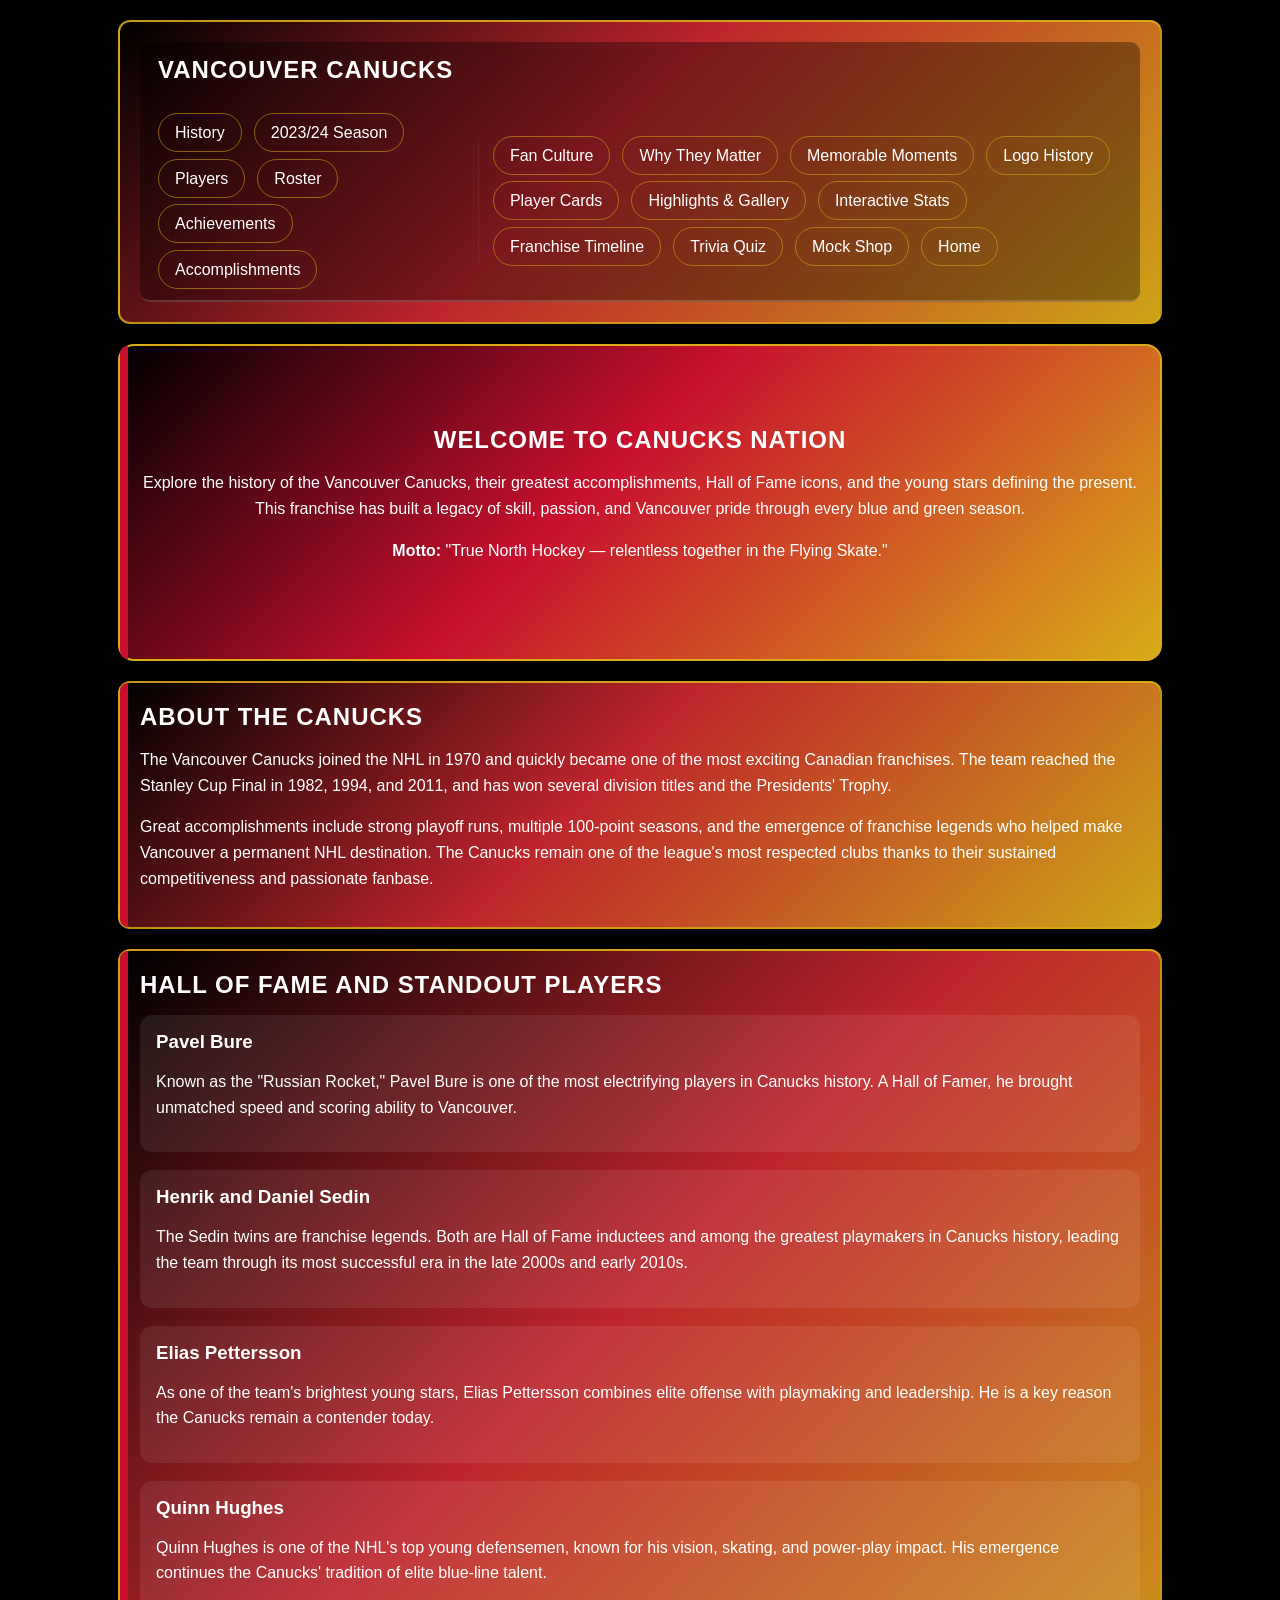
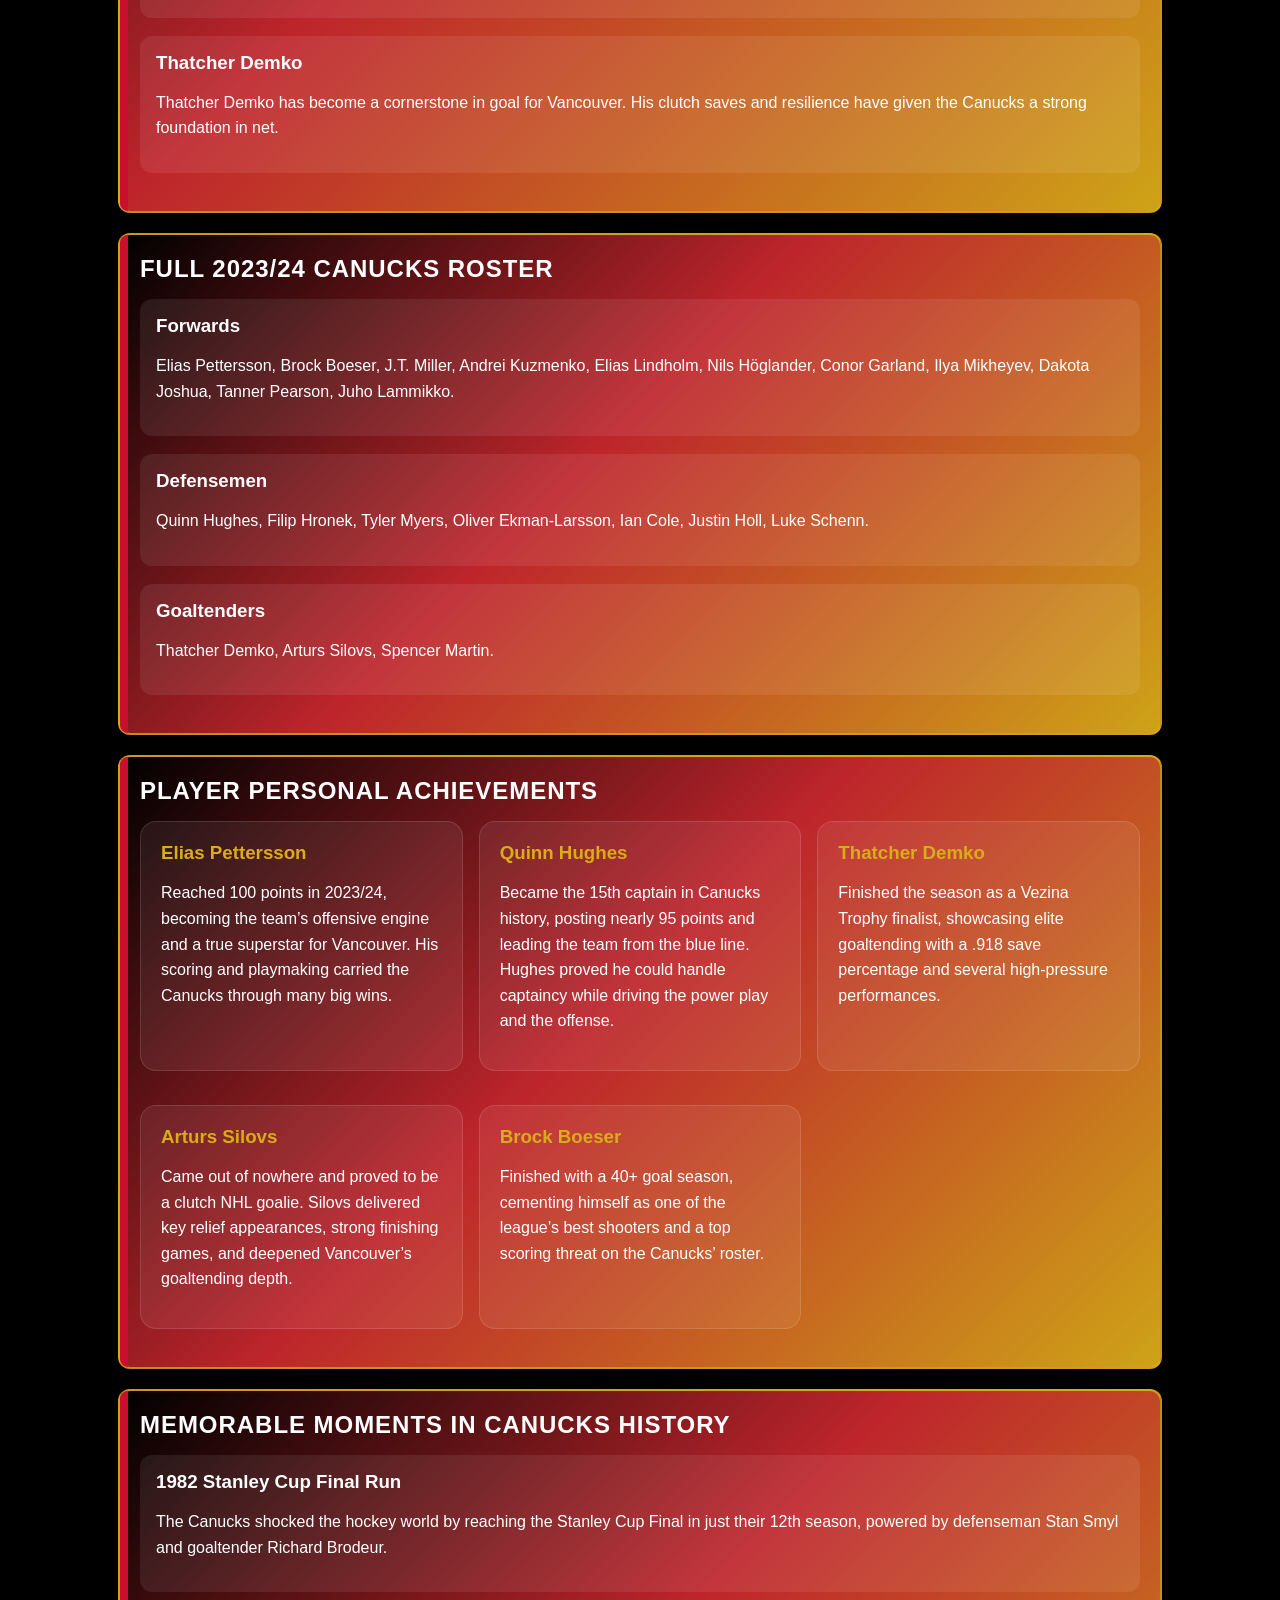
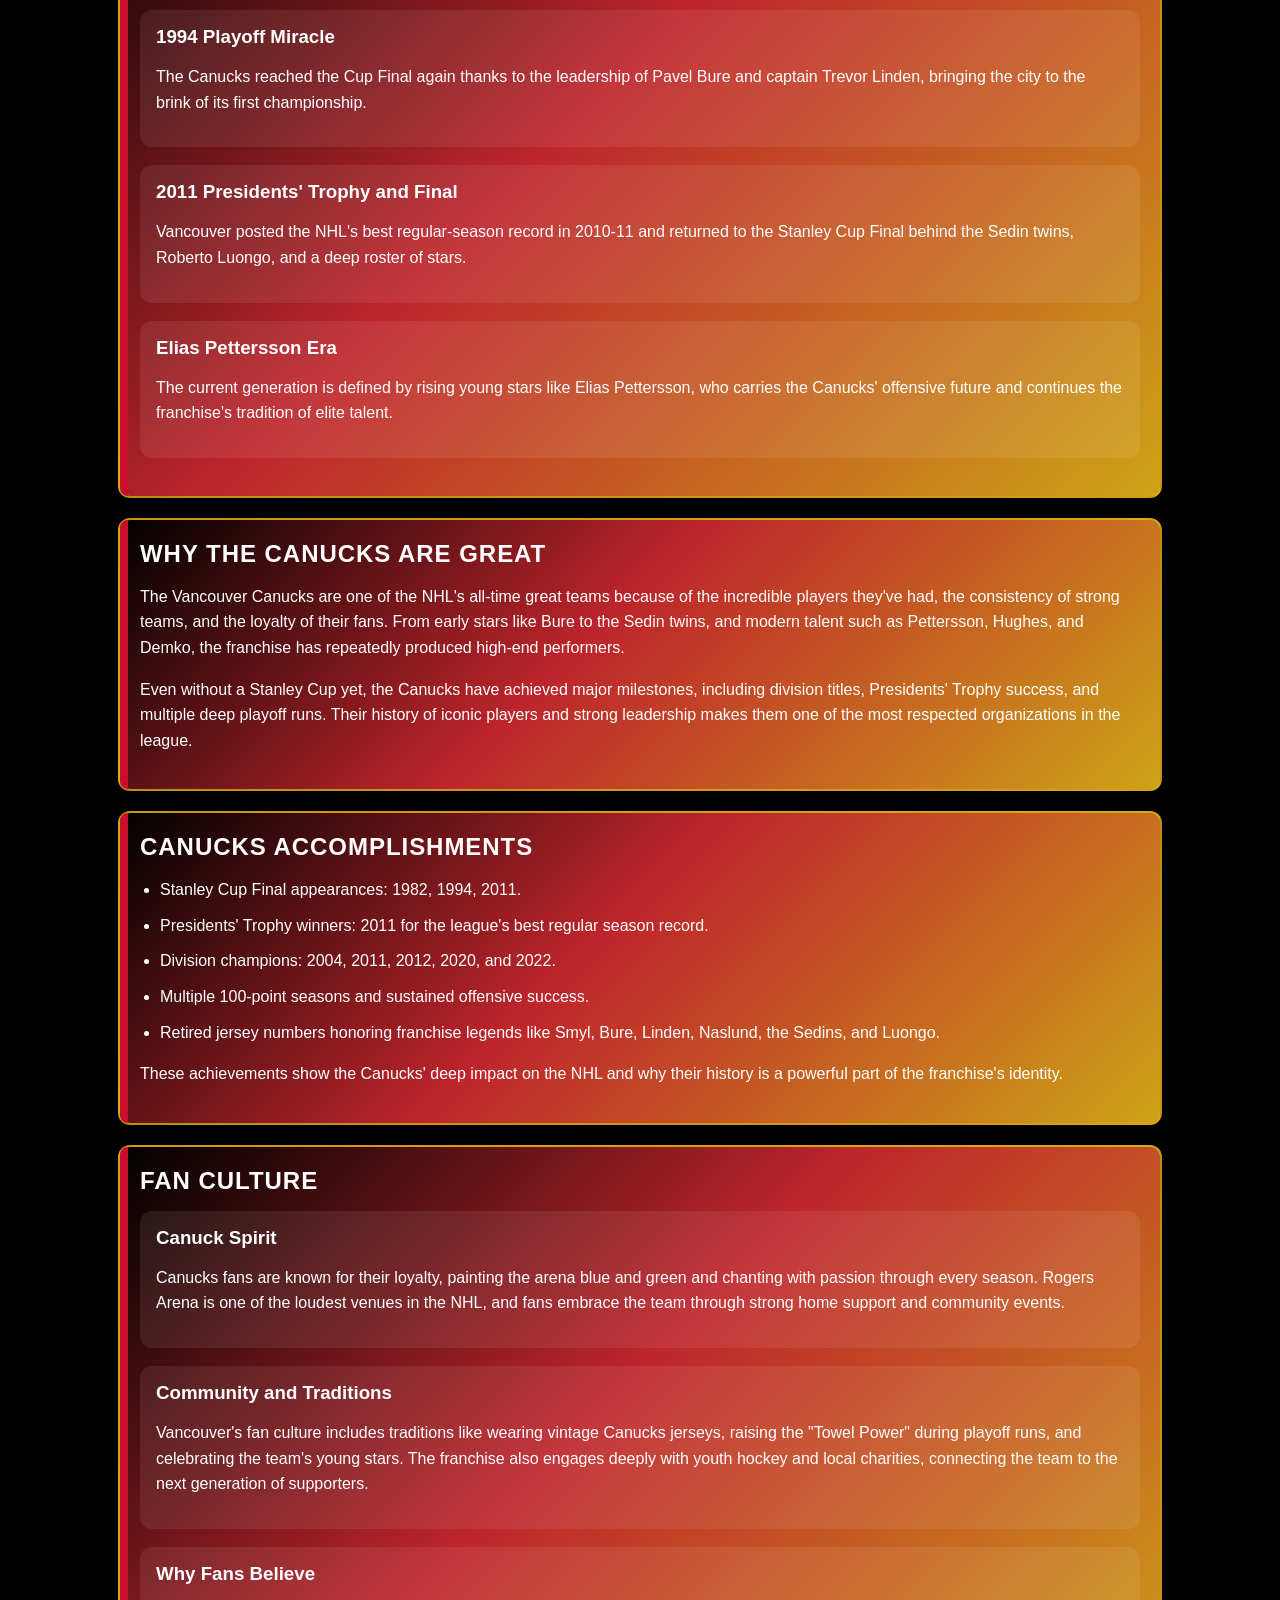
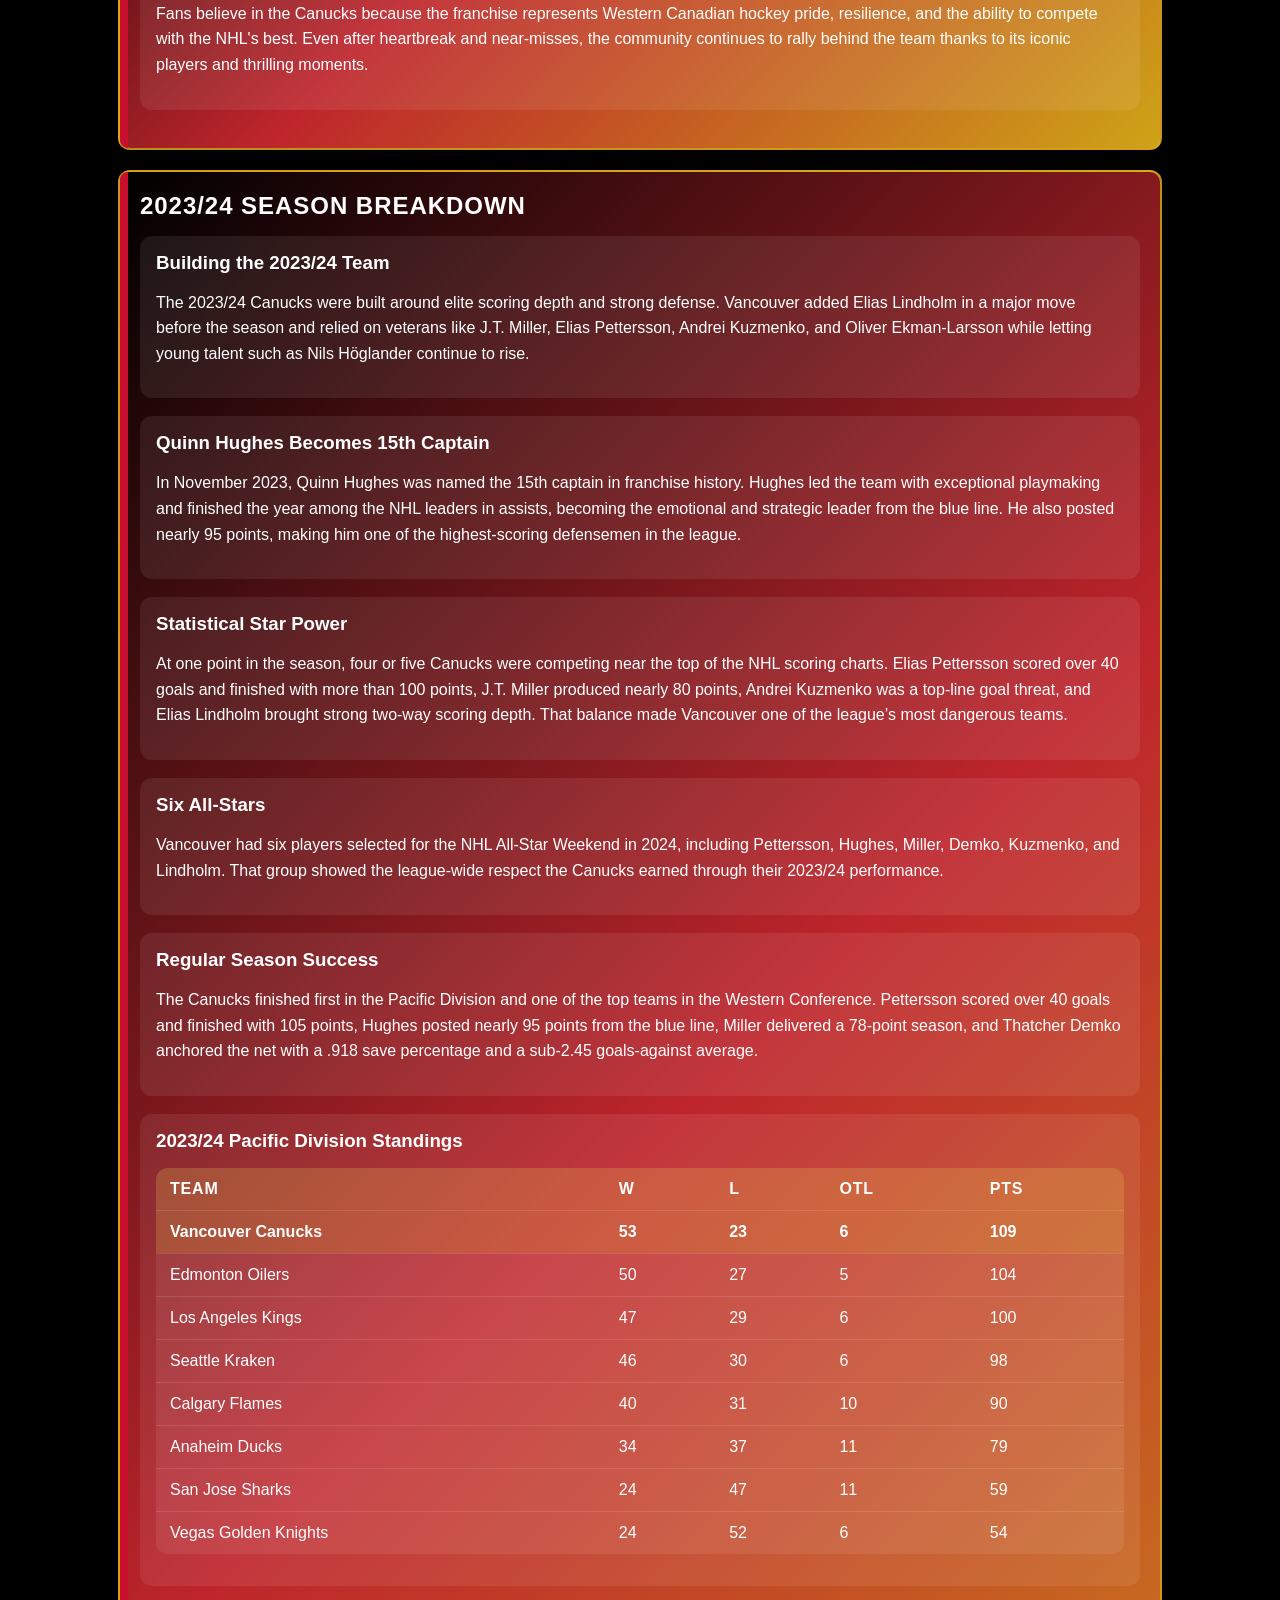
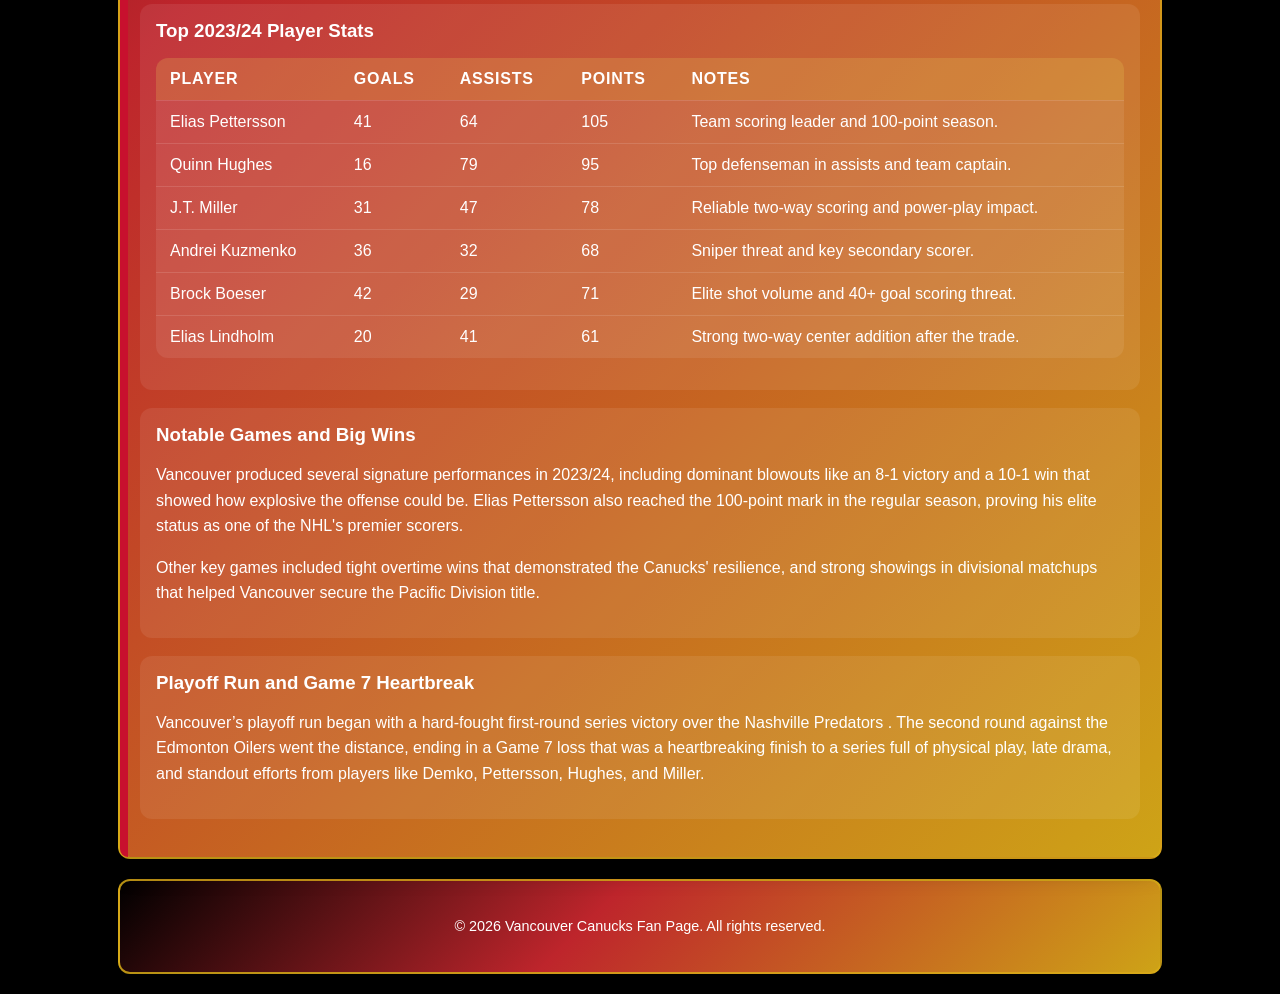
==== option2/index.html @ f1221d08 "first" ====
<!DOCTYPE html>
<html lang="en">
<head>
    <meta charset="UTF-8">
    <meta name="viewport" content="width=device-width, initial-scale=1.0">
    <title>Vancouver Canucks 2024 Review</title>
    <link rel="stylesheet" href="style.css">
</head>
<body>
    <header>
        <nav>
            <h1>Vancouver Canucks</h1>
            <button class="nav-toggle" aria-label="Toggle navigation" aria-expanded="false">
                <span></span>
                <span></span>
                <span></span>
            </button>
            <div class="nav-links">
                <ul class="primary">
                    <li><a href="#about">History</a></li>
                    <li><a href="#season">2023/24 Season</a></li>
                    <li><a href="#players">Players</a></li>
                    <li><a href="#roster">Roster</a></li>
                    <li><a href="#player-achievements">Achievements</a></li>
                    <li><a href="#accomplishments">Accomplishments</a></li>
                </ul>
                <ul class="secondary">
                    <li><a href="#culture">Fan Culture</a></li>
                    <li><a href="#why">Why They Matter</a></li>
                    <li><a href="#moments">Memorable Moments</a></li>
                    <li><a href="logo-history.html">Logo History</a></li>
                    <li><a href="players.html">Player Cards</a></li>
                    <li><a href="gallery.html">Highlights & Gallery</a></li>
                    <li><a href="stats.html">Interactive Stats</a></li>
                    <li><a href="timeline.html">Franchise Timeline</a></li>
                    <li><a href="quiz.html">Trivia Quiz</a></li>
                    <li><a href="shop.html">Mock Shop</a></li>
                    <li><a href="../index.html">Home</a></li>
                </ul>
            </div>
        </nav>
    </header>

    <section id="hero">
        <h2>Welcome to Canucks Nation</h2>
        <p>Explore the history of the Vancouver Canucks, their greatest accomplishments, Hall of Fame icons, and the young stars defining the present. This franchise has built a legacy of skill, passion, and Vancouver pride through every blue and green season.</p>
        <p><strong>Motto:</strong> "True North Hockey — relentless together in the Flying Skate."</p>

    </section>

    <section id="about">
        <h2>About the Canucks</h2>
        <p>The Vancouver Canucks joined the NHL in 1970 and quickly became one of the most exciting Canadian franchises. The team reached the Stanley Cup Final in 1982, 1994, and 2011, and has won several division titles and the Presidents' Trophy.</p>
        <p>Great accomplishments include strong playoff runs, multiple 100-point seasons, and the emergence of franchise legends who helped make Vancouver a permanent NHL destination. The Canucks remain one of the league's most respected clubs thanks to their sustained competitiveness and passionate fanbase.</p>
    </section>

    <section id="players">
        <h2>Hall of Fame and Standout Players</h2>
        <article>
            <h3>Pavel Bure</h3>
            <p>Known as the "Russian Rocket," Pavel Bure is one of the most electrifying players in Canucks history. A Hall of Famer, he brought unmatched speed and scoring ability to Vancouver.</p>
        </article>
        <article>
            <h3>Henrik and Daniel Sedin</h3>
            <p>The Sedin twins are franchise legends. Both are Hall of Fame inductees and among the greatest playmakers in Canucks history, leading the team through its most successful era in the late 2000s and early 2010s.</p>
        </article>
        <article>
            <h3>Elias Pettersson</h3>
            <p>As one of the team's brightest young stars, Elias Pettersson combines elite offense with playmaking and leadership. He is a key reason the Canucks remain a contender today.</p>
        </article>
        <article>
            <h3>Quinn Hughes</h3>
            <p>Quinn Hughes is one of the NHL's top young defensemen, known for his vision, skating, and power-play impact. His emergence continues the Canucks' tradition of elite blue-line talent.</p>
        </article>
        <article>
            <h3>Thatcher Demko</h3>
            <p>Thatcher Demko has become a cornerstone in goal for Vancouver. His clutch saves and resilience have given the Canucks a strong foundation in net.</p>
        </article>
    </section>

    <section id="roster">
        <h2>Full 2023/24 Canucks Roster</h2>
        <article>
            <h3>Forwards</h3>
            <p>Elias Pettersson, Brock Boeser, J.T. Miller, Andrei Kuzmenko, Elias Lindholm, Nils Höglander, Conor Garland, Ilya Mikheyev, Dakota Joshua, Tanner Pearson, Juho Lammikko.</p>
        </article>
        <article>
            <h3>Defensemen</h3>
            <p>Quinn Hughes, Filip Hronek, Tyler Myers, Oliver Ekman-Larsson, Ian Cole, Justin Holl, Luke Schenn.</p>
        </article>
        <article>
            <h3>Goaltenders</h3>
            <p>Thatcher Demko, Arturs Silovs, Spencer Martin.</p>
        </article>
    </section>

    <section id="player-achievements">
        <h2>Player Personal Achievements</h2>
        <div class="achievement-slider">
            <article class="achievement-card">
                <h3>Elias Pettersson</h3>
                <p>Reached 100 points in 2023/24, becoming the team’s offensive engine and a true superstar for Vancouver. His scoring and playmaking carried the Canucks through many big wins.</p>
            </article>
            <article class="achievement-card">
                <h3>Quinn Hughes</h3>
                <p>Became the 15th captain in Canucks history, posting nearly 95 points and leading the team from the blue line. Hughes proved he could handle captaincy while driving the power play and the offense.</p>
            </article>
            <article class="achievement-card">
                <h3>Thatcher Demko</h3>
                <p>Finished the season as a Vezina Trophy finalist, showcasing elite goaltending with a .918 save percentage and several high-pressure performances.</p>
            </article>
            <article class="achievement-card">
                <h3>Arturs Silovs</h3>
                <p>Came out of nowhere and proved to be a clutch NHL goalie. Silovs delivered key relief appearances, strong finishing games, and deepened Vancouver’s goaltending depth.</p>
            </article>
            <article class="achievement-card">
                <h3>Brock Boeser</h3>
                <p>Finished with a 40+ goal season, cementing himself as one of the league’s best shooters and a top scoring threat on the Canucks’ roster.</p>
            </article>
        </div>
    </section>

    <section id="moments">
        <h2>Memorable Moments in Canucks History</h2>
        <article>
            <h3>1982 Stanley Cup Final Run</h3>
            <p>The Canucks shocked the hockey world by reaching the Stanley Cup Final in just their 12th season, powered by defenseman Stan Smyl and goaltender Richard Brodeur.</p>
        </article>
        <article>
            <h3>1994 Playoff Miracle</h3>
            <p>The Canucks reached the Cup Final again thanks to the leadership of Pavel Bure and captain Trevor Linden, bringing the city to the brink of its first championship.</p>
        </article>
        <article>
            <h3>2011 Presidents' Trophy and Final</h3>
            <p>Vancouver posted the NHL's best regular-season record in 2010-11 and returned to the Stanley Cup Final behind the Sedin twins, Roberto Luongo, and a deep roster of stars.</p>
        </article>
        <article>
            <h3>Elias Pettersson Era</h3>
            <p>The current generation is defined by rising young stars like Elias Pettersson, who carries the Canucks' offensive future and continues the franchise's tradition of elite talent.</p>
        </article>
    </section>

    <section id="why">
        <h2>Why the Canucks Are Great</h2>
        <p>The Vancouver Canucks are one of the NHL's all-time great teams because of the incredible players they've had, the consistency of strong teams, and the loyalty of their fans. From early stars like Bure to the Sedin twins, and modern talent such as Pettersson, Hughes, and Demko, the franchise has repeatedly produced high-end performers.</p>
        <p>Even without a Stanley Cup yet, the Canucks have achieved major milestones, including division titles, Presidents' Trophy success, and multiple deep playoff runs. Their history of iconic players and strong leadership makes them one of the most respected organizations in the league.</p>
    </section>

    <section id="accomplishments">
        <h2>Canucks Accomplishments</h2>
        <ul>
            <li>Stanley Cup Final appearances: 1982, 1994, 2011.</li>
            <li>Presidents' Trophy winners: 2011 for the league's best regular season record.</li>
            <li>Division champions: 2004, 2011, 2012, 2020, and 2022.</li>
            <li>Multiple 100-point seasons and sustained offensive success.</li>
            <li>Retired jersey numbers honoring franchise legends like Smyl, Bure, Linden, Naslund, the Sedins, and Luongo.</li>
        </ul>
        <p>These achievements show the Canucks' deep impact on the NHL and why their history is a powerful part of the franchise's identity.</p>
    </section>

    <section id="culture">
        <h2>Fan Culture</h2>
        <article>
            <h3>Canuck Spirit</h3>
            <p>Canucks fans are known for their loyalty, painting the arena blue and green and chanting with passion through every season. Rogers Arena is one of the loudest venues in the NHL, and fans embrace the team through strong home support and community events.</p>
        </article>
        <article>
            <h3>Community and Traditions</h3>
            <p>Vancouver's fan culture includes traditions like wearing vintage Canucks jerseys, raising the "Towel Power" during playoff runs, and celebrating the team's young stars. The franchise also engages deeply with youth hockey and local charities, connecting the team to the next generation of supporters.</p>
        </article>
        <article>
            <h3>Why Fans Believe</h3>
            <p>Fans believe in the Canucks because the franchise represents Western Canadian hockey pride, resilience, and the ability to compete with the NHL's best. Even after heartbreak and near-misses, the community continues to rally behind the team thanks to its iconic players and thrilling moments.</p>
        </article>
    </section>

    <section id="season">
        <h2>2023/24 Season Breakdown</h2>
        <article>
            <h3>Building the 2023/24 Team</h3>
            <p>The 2023/24 Canucks were built around elite scoring depth and strong defense. Vancouver added Elias Lindholm in a major move before the season and relied on veterans like J.T. Miller, Elias Pettersson, Andrei Kuzmenko, and Oliver Ekman-Larsson while letting young talent such as Nils Höglander continue to rise.</p>
        </article>
        <article>
            <h3>Quinn Hughes Becomes 15th Captain</h3>
            <p>In November 2023, Quinn Hughes was named the 15th captain in franchise history. Hughes led the team with exceptional playmaking and finished the year among the NHL leaders in assists, becoming the emotional and strategic leader from the blue line. He also posted nearly 95 points, making him one of the highest-scoring defensemen in the league.</p>
        </article>
        <article>
            <h3>Statistical Star Power</h3>
            <p>At one point in the season, four or five Canucks were competing near the top of the NHL scoring charts. Elias Pettersson scored over 40 goals and finished with more than 100 points, J.T. Miller produced nearly 80 points, Andrei Kuzmenko was a top-line goal threat, and Elias Lindholm brought strong two-way scoring depth. That balance made Vancouver one of the league’s most dangerous teams.</p>
        </article>
        <article>
            <h3>Six All-Stars</h3>
            <p>Vancouver had six players selected for the NHL All-Star Weekend in 2024, including Pettersson, Hughes, Miller, Demko, Kuzmenko, and Lindholm. That group showed the league-wide respect the Canucks earned through their 2023/24 performance.</p>
        </article>
        <article>
            <h3>Regular Season Success</h3>
            <p>The Canucks finished first in the Pacific Division and one of the top teams in the Western Conference. Pettersson scored over 40 goals and finished with 105 points, Hughes posted nearly 95 points from the blue line, Miller delivered a 78-point season, and Thatcher Demko anchored the net with a .918 save percentage and a sub-2.45 goals-against average.</p>
        </article>
        <article>
            <h3>2023/24 Pacific Division Standings</h3>
            <table>
                <thead>
                    <tr>
                        <th>Team</th>
                        <th>W</th>
                        <th>L</th>
                        <th>OTL</th>
                        <th>PTS</th>
                    </tr>
                </thead>
                <tbody>
                    <tr class="highlight-row">
                        <td>Vancouver Canucks</td>
                        <td>53</td>
                        <td>23</td>
                        <td>6</td>
                        <td>109</td>
                    </tr>
                    <tr>
                        <td>Edmonton Oilers</td>
                        <td>50</td>
                        <td>27</td>
                        <td>5</td>
                        <td>104</td>
                    </tr>
                    <tr>
                        <td>Los Angeles Kings</td>
                        <td>47</td>
                        <td>29</td>
                        <td>6</td>
                        <td>100</td>
                    </tr>
                    <tr>
                        <td>Seattle Kraken</td>
                        <td>46</td>
                        <td>30</td>
                        <td>6</td>
                        <td>98</td>
                    </tr>
                    <tr>
                        <td>Calgary Flames</td>
                        <td>40</td>
                        <td>31</td>
                        <td>10</td>
                        <td>90</td>
                    </tr>
                    <tr>
                        <td>Anaheim Ducks</td>
                        <td>34</td>
                        <td>37</td>
                        <td>11</td>
                        <td>79</td>
                    </tr>
                    <tr>
                        <td>San Jose Sharks</td>
                        <td>24</td>
                        <td>47</td>
                        <td>11</td>
                        <td>59</td>
                    </tr>
                    <tr>
                        <td>Vegas Golden Knights</td>
                        <td>24</td>
                        <td>52</td>
                        <td>6</td>
                        <td>54</td>
                    </tr>
                </tbody>
            </table>
        </article>
        <article>
            <h3>Top 2023/24 Player Stats</h3>
            <table>
                <thead>
                    <tr>
                        <th>Player</th>
                        <th>Goals</th>
                        <th>Assists</th>
                        <th>Points</th>
                        <th>Notes</th>
                    </tr>
                </thead>
                <tbody>
                    <tr>
                        <td>Elias Pettersson</td>
                        <td>41</td>
                        <td>64</td>
                        <td>105</td>
                        <td>Team scoring leader and 100-point season.</td>
                    </tr>
                    <tr>
                        <td>Quinn Hughes</td>
                        <td>16</td>
                        <td>79</td>
                        <td>95</td>
                        <td>Top defenseman in assists and team captain.</td>
                    </tr>
                    <tr>
                        <td>J.T. Miller</td>
                        <td>31</td>
                        <td>47</td>
                        <td>78</td>
                        <td>Reliable two-way scoring and power-play impact.</td>
                    </tr>
                    <tr>
                        <td>Andrei Kuzmenko</td>
                        <td>36</td>
                        <td>32</td>
                        <td>68</td>
                        <td>Sniper threat and key secondary scorer.</td>
                    </tr>
                    <tr>
                        <td>Brock Boeser</td>
                        <td>42</td>
                        <td>29</td>
                        <td>71</td>
                        <td>Elite shot volume and 40+ goal scoring threat.</td>
                    </tr>
                    <tr>
                        <td>Elias Lindholm</td>
                        <td>20</td>
                        <td>41</td>
                        <td>61</td>
                        <td>Strong two-way center addition after the trade.</td>
                    </tr>
                </tbody>
            </table>
        </article>
        <article>
            <h3>Notable Games and Big Wins</h3>
            <p>Vancouver produced several signature performances in 2023/24, including dominant blowouts like an 8-1 victory and a 10-1 win that showed how explosive the offense could be. Elias Pettersson also reached the 100-point mark in the regular season, proving his elite status as one of the NHL's premier scorers.</p>
            <p>Other key games included tight overtime wins that demonstrated the Canucks' resilience, and strong showings in divisional matchups that helped Vancouver secure the Pacific Division title.</p>
        </article>
        <article>
            <h3>Playoff Run and Game 7 Heartbreak</h3>
            <p>Vancouver’s playoff run began with a hard-fought first-round series victory over the Nashville Predators
    . The second round against the Edmonton Oilers went the distance, ending in a Game 7 loss that was a heartbreaking finish to a series full of physical play, late drama, and standout efforts from players like Demko, Pettersson, Hughes, and Miller.</p>
        </article>
    </section>

    <footer>
        <p>&copy; 2026 Vancouver Canucks Fan Page. All rights reserved.</p>
    </footer>
</body>
</html>
---- option2/style.css ----
/* Personal Portfolio Styles */

body {
    margin: 0;
    font-family: Arial, sans-serif;
    color: white;
    background-color: #000;
    background-image: url("./bg2.png");
    background-size: contain;
    background-position: center;
    background-repeat: repeat;
    background-attachment: fixed;
}

header,
section,
footer {
    background: linear-gradient(135deg, rgba(0, 0, 0, 0.95) 0%, rgba(200, 39, 46, 0.95) 45%, rgba(217, 172, 24, 0.95) 100%);
    color: white;
    padding: 20px;
    margin: 20px auto;
    max-width: 1000px;
    border-radius: 12px;
    border: 2px solid rgba(217, 172, 24, 0.85);
    box-shadow: 0 10px 25px rgba(0, 0, 0, 0.35);
}

section {
    position: relative;
}

section::before {
    content: "";
    position: absolute;
    left: 0;
    top: 0;
    width: 8px;
    height: 100%;
    background: #C8102E;
    border-top-left-radius: 12px;
    border-bottom-left-radius: 12px;
}

section h2 {
    letter-spacing: 0.04em;
    text-transform: uppercase;
}

section article {
    margin-bottom: 18px;
    padding: 16px;
    background: rgba(255, 255, 255, 0.08);
    border-radius: 12px;
}

.achievement-slider {
    display: grid;
    grid-template-columns: repeat(auto-fit, minmax(240px, 1fr));
    gap: 16px;
    margin-top: 16px;
}

.achievement-card {
    background: rgba(255, 255, 255, 0.07);
    border: 1px solid rgba(255, 255, 255, 0.12);
    padding: 20px;
    border-radius: 16px;
    min-height: 180px;
}

.achievement-card h3 {
    margin-top: 0;
    color: #D9AC18;
}

section ul {
    padding-left: 20px;
}

section ul li {
    margin-bottom: 10px;
}

nav {
    display: flex;
    justify-content: space-between;
    align-items: center;
    flex-wrap: wrap;
    gap: 16px;
    padding: 12px 0;
    border-bottom: 2px solid rgba(255, 255, 255, 0.18);
    background: rgba(0,0,0,0.35);
    padding: 14px 18px;
    backdrop-filter: blur(6px);
    border-radius: 10px;
}

.nav-toggle {
    display: none;
    background: transparent;
    border: none;
    padding: 8px;
    cursor: pointer;
}
.nav-toggle span {
    display: block;
    width: 22px;
    height: 2px;
    background: #fff;
    margin: 4px 0;
    border-radius: 2px;
}

nav h1 {
    font-size: 1.5rem;
    letter-spacing: 1px;
    text-transform: uppercase;
}

/* Navigation groups */
.nav-links {
    display: flex;
    gap: 18px;
    align-items: center;
}

.nav-links ul {
    list-style: none;
    padding: 0;
    margin: 0;
    display: flex;
    gap: 12px;
    flex-wrap: wrap;
    align-items: center;
}

.nav-links .secondary {
    border-left: 1px solid rgba(255,255,255,0.06);
    padding-left: 14px;
    margin-left: 8px;
}

nav li {
    margin: 4px 0;
}

nav a {
    color: white;
    text-decoration: none;
    padding: 10px 16px;
    border: 1px solid rgba(217, 172, 24, 0.55);
    border-radius: 999px;
    transition: background 0.25s ease, transform 0.25s ease, border-color 0.25s ease;
}

nav a:hover,
nav a:focus-visible {
    background: rgba(217, 172, 24, 0.18);
    border-color: #C8102E;
    transform: translateY(-1px);
}

@media (max-width: 800px) {
    nav {
        flex-direction: column;
        align-items: stretch;
        gap: 8px;
    }
    nav h1 {
        margin-bottom: 6px;
    }
    .nav-links {
        width: 100%;
        flex-direction: column;
        gap: 8px;
    }
    .nav-links ul {
        width: 100%;
        justify-content: flex-start;
        gap: 8px;
        flex-direction: column;
    }
    nav a {
        width: 100%;
        padding: 10px 12px;
        border-radius: 8px;
    }

    /* show hamburger and collapse nav by default on small screens */
    .nav-toggle { display: inline-flex; }
    .nav-links { display: none; }
    nav.nav-open .nav-links { display: flex; }
    nav.nav-open .nav-toggle span:nth-child(1) { transform: translateY(6px) rotate(45deg); }
    nav.nav-open .nav-toggle span:nth-child(2) { opacity: 0; }
    nav.nav-open .nav-toggle span:nth-child(3) { transform: translateY(-6px) rotate(-45deg); }
}

#hero {
    text-align: center;
    padding: 80px 20px;
    background: linear-gradient(135deg, #000 0%, #C8102E 45%, #D9AC18 100%);
    border: 2px solid #D9AC18;
    border-radius: 16px;
    box-shadow: 0 12px 24px rgba(0, 0, 0, 0.35);
}

h1, h2, h3 {
    margin: 0 0 16px;
}

p, li {
    line-height: 1.6;
}

table {
    width: 100%;
    border-collapse: collapse;
    margin: 16px 0;
    background: rgba(255, 255, 255, 0.08);
    border-radius: 12px;
    overflow: hidden;
}

table th,
table td {
    padding: 12px 14px;
    border-bottom: 1px solid rgba(255, 255, 255, 0.12);
    text-align: left;
}

table th {
    background: rgba(217, 172, 24, 0.18);
    text-transform: uppercase;
    letter-spacing: 0.05em;
}

table tr:last-child td {
    border-bottom: none;
}

table tr:hover {
    background: rgba(255, 255, 255, 0.06);
}

table tr.highlight-row {
    background: rgba(217, 172, 24, 0.18);
}

table tr.highlight-row td {
    color: #ffffff;
    font-weight: 700;
}

footer {
    text-align: center;
    font-size: 0.9rem;
}

/* Cards and gallery */
.cards-grid {
    display: grid;
    grid-template-columns: repeat(auto-fit, minmax(220px, 1fr));
    gap: 16px;
    margin-top: 12px;
}
.card {
    background: rgba(255,255,255,0.04);
    padding: 12px;
    border-radius: 12px;
    text-align: center;
}
.card img {
    width: 100%;
    height: 160px;
    object-fit: cover;
    border-radius: 8px;
}
.card .card-more {
    margin-top: 8px;
}

.gallery {
    display: grid;
    grid-template-columns: repeat(auto-fit, minmax(140px, 1fr));
    gap: 10px;
}
.gallery img {
    width: 100%;
    height: 120px;
    object-fit: cover;
    border-radius: 8px;
}

.video-wrap {
    max-width: 800px;
}

.timeline {
    list-style: none;
    padding-left: 0;
}
.timeline li {
    margin-bottom: 10px;
}
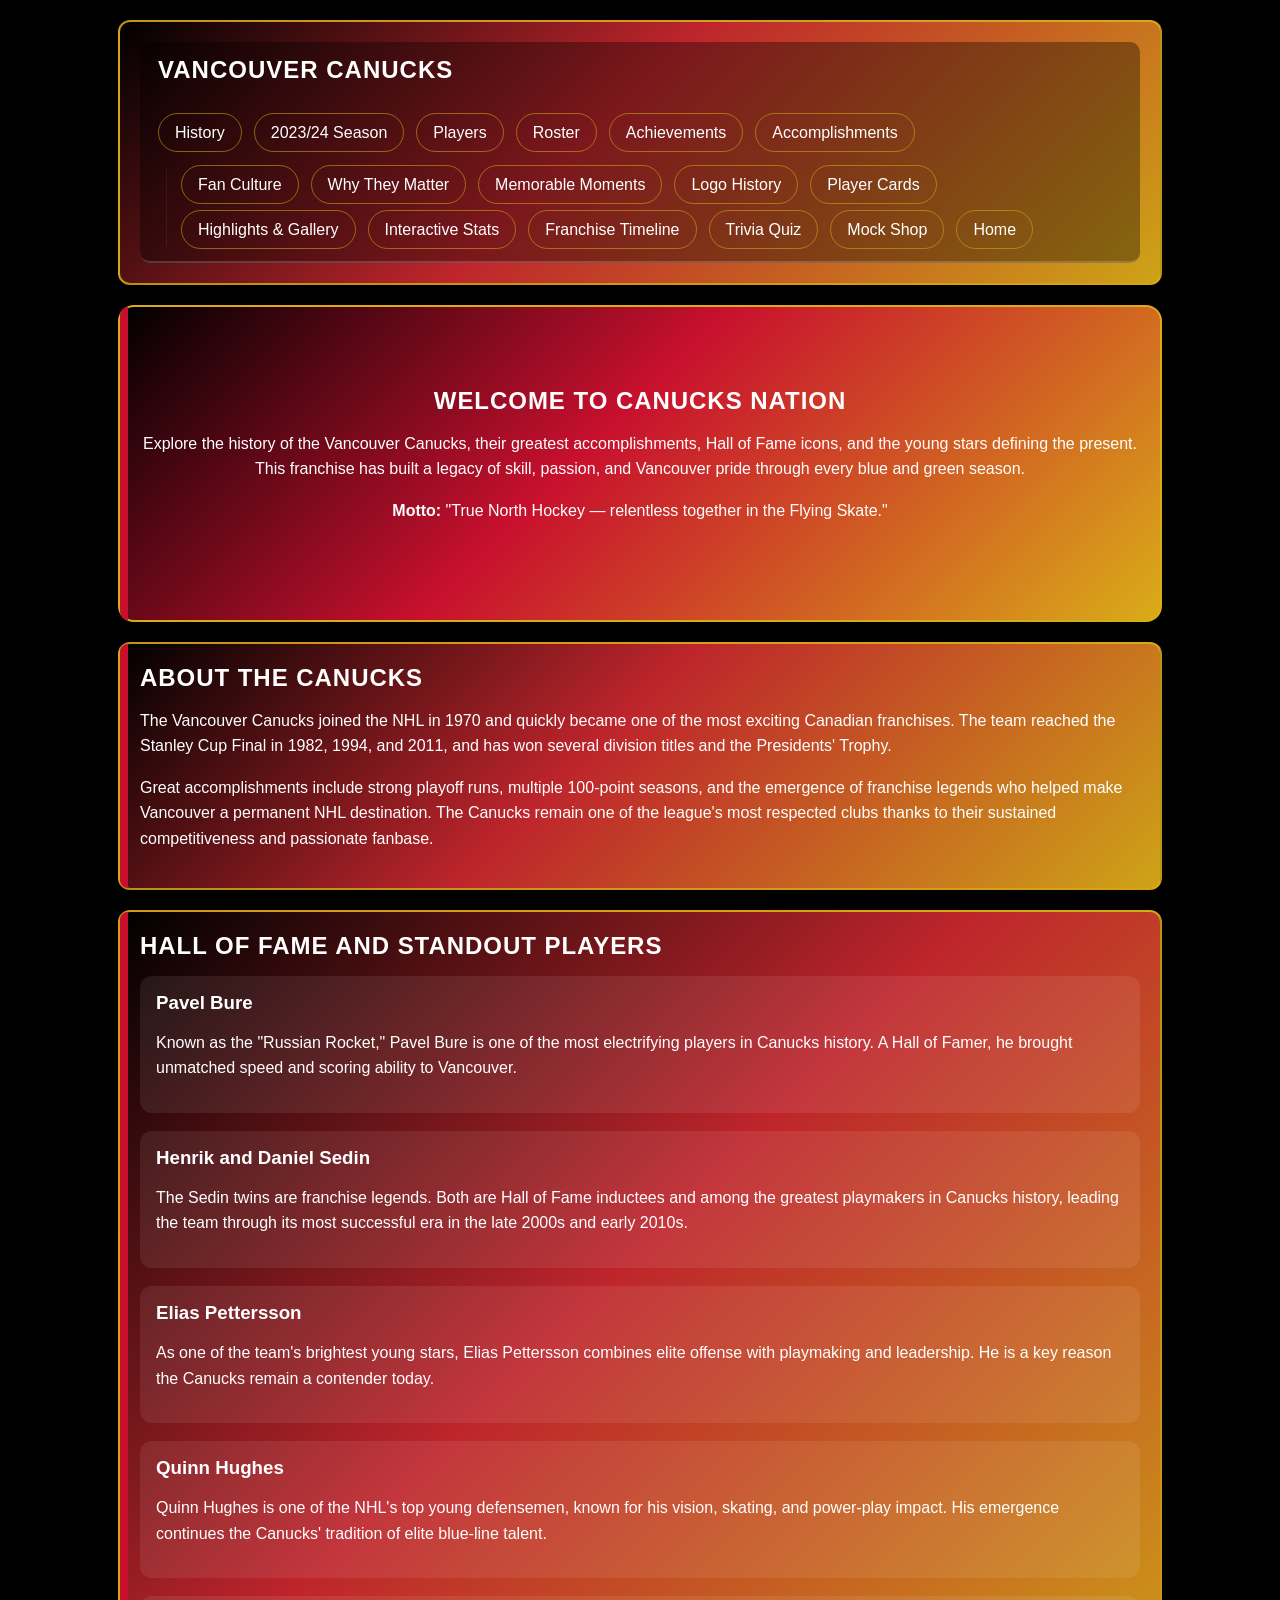
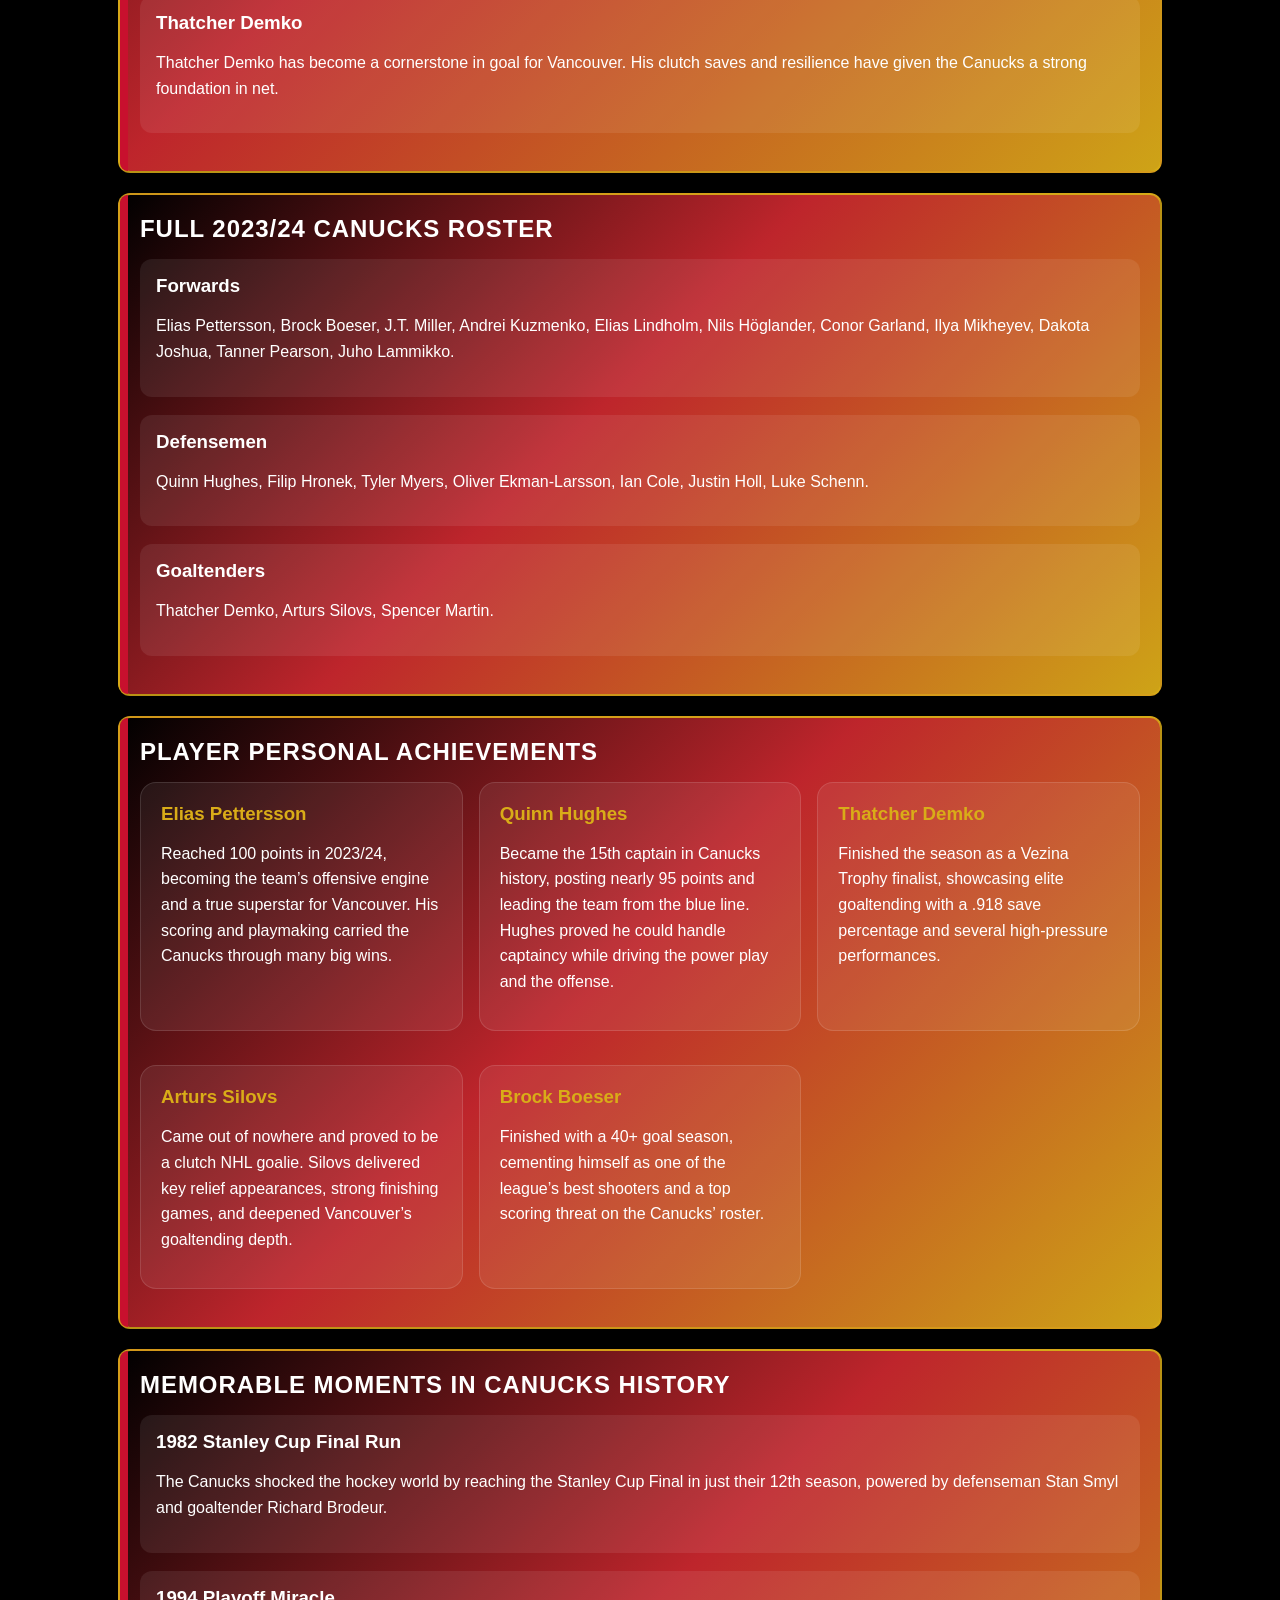
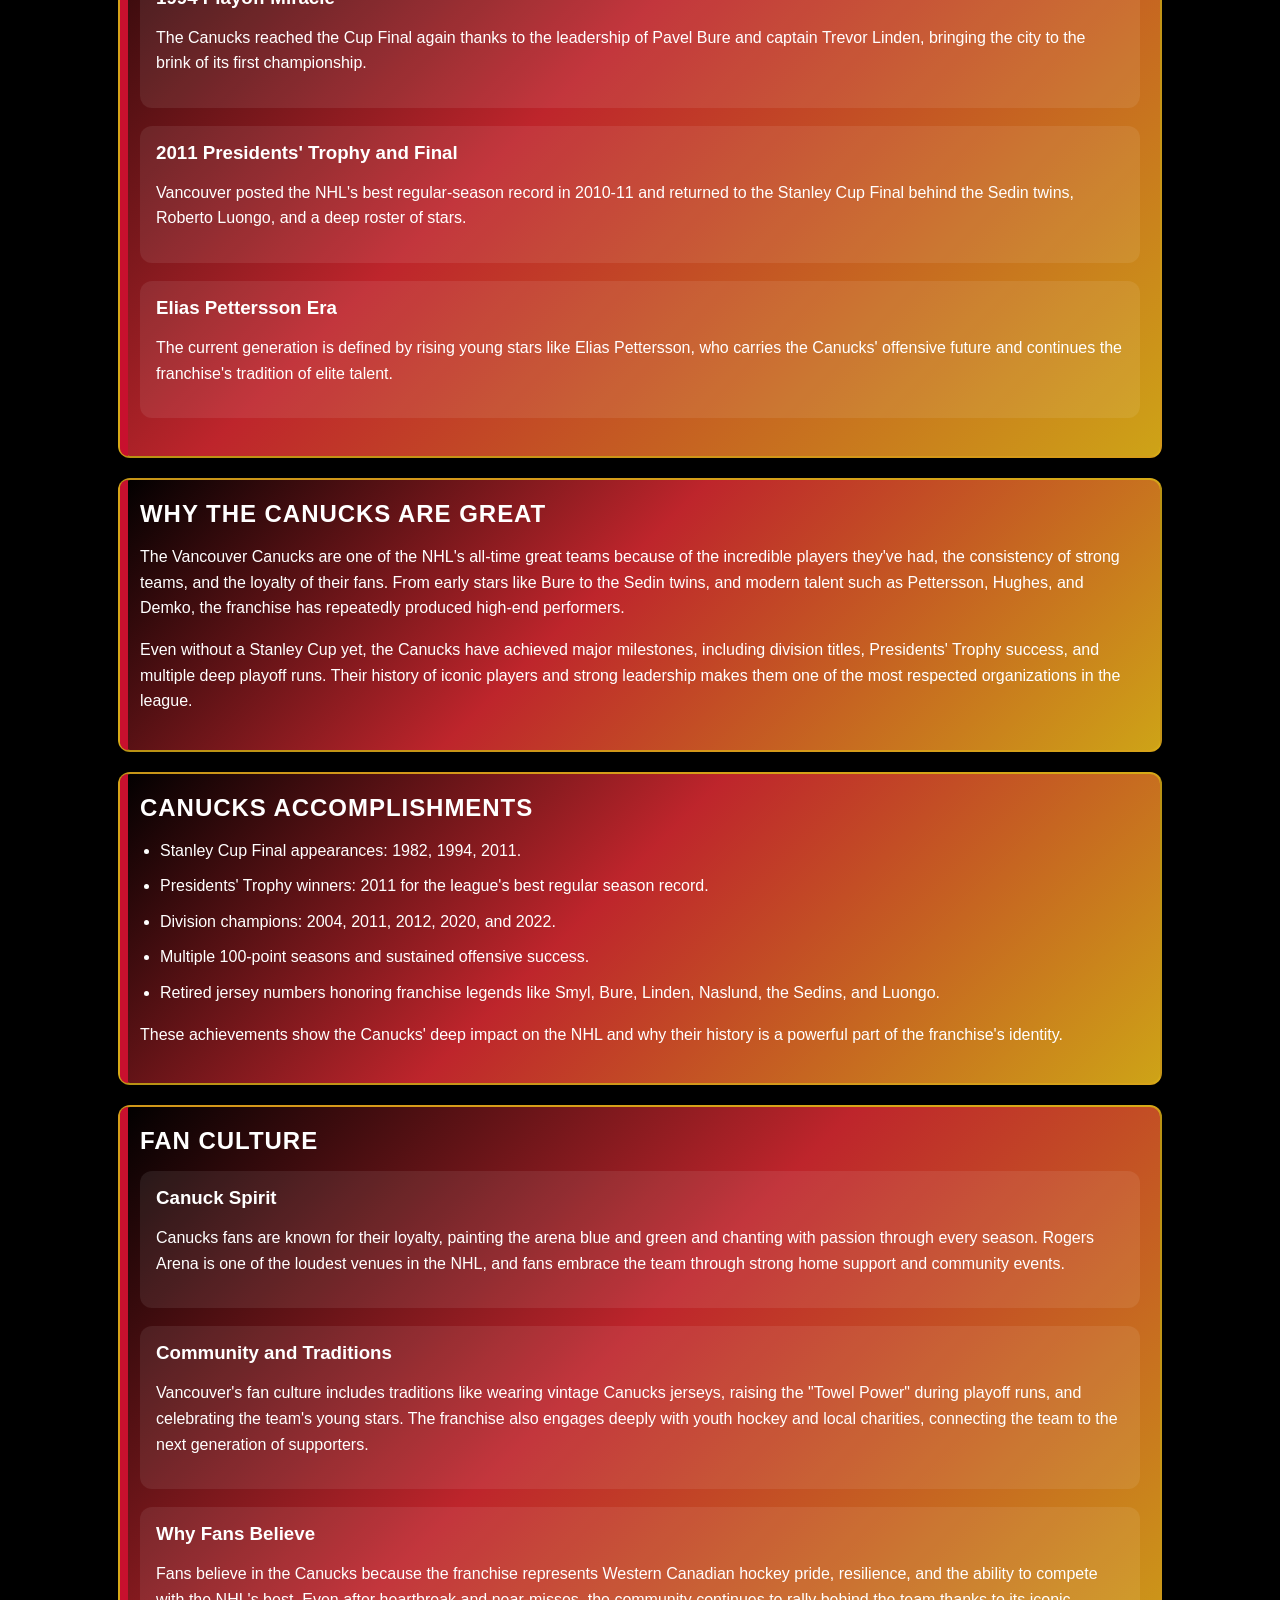
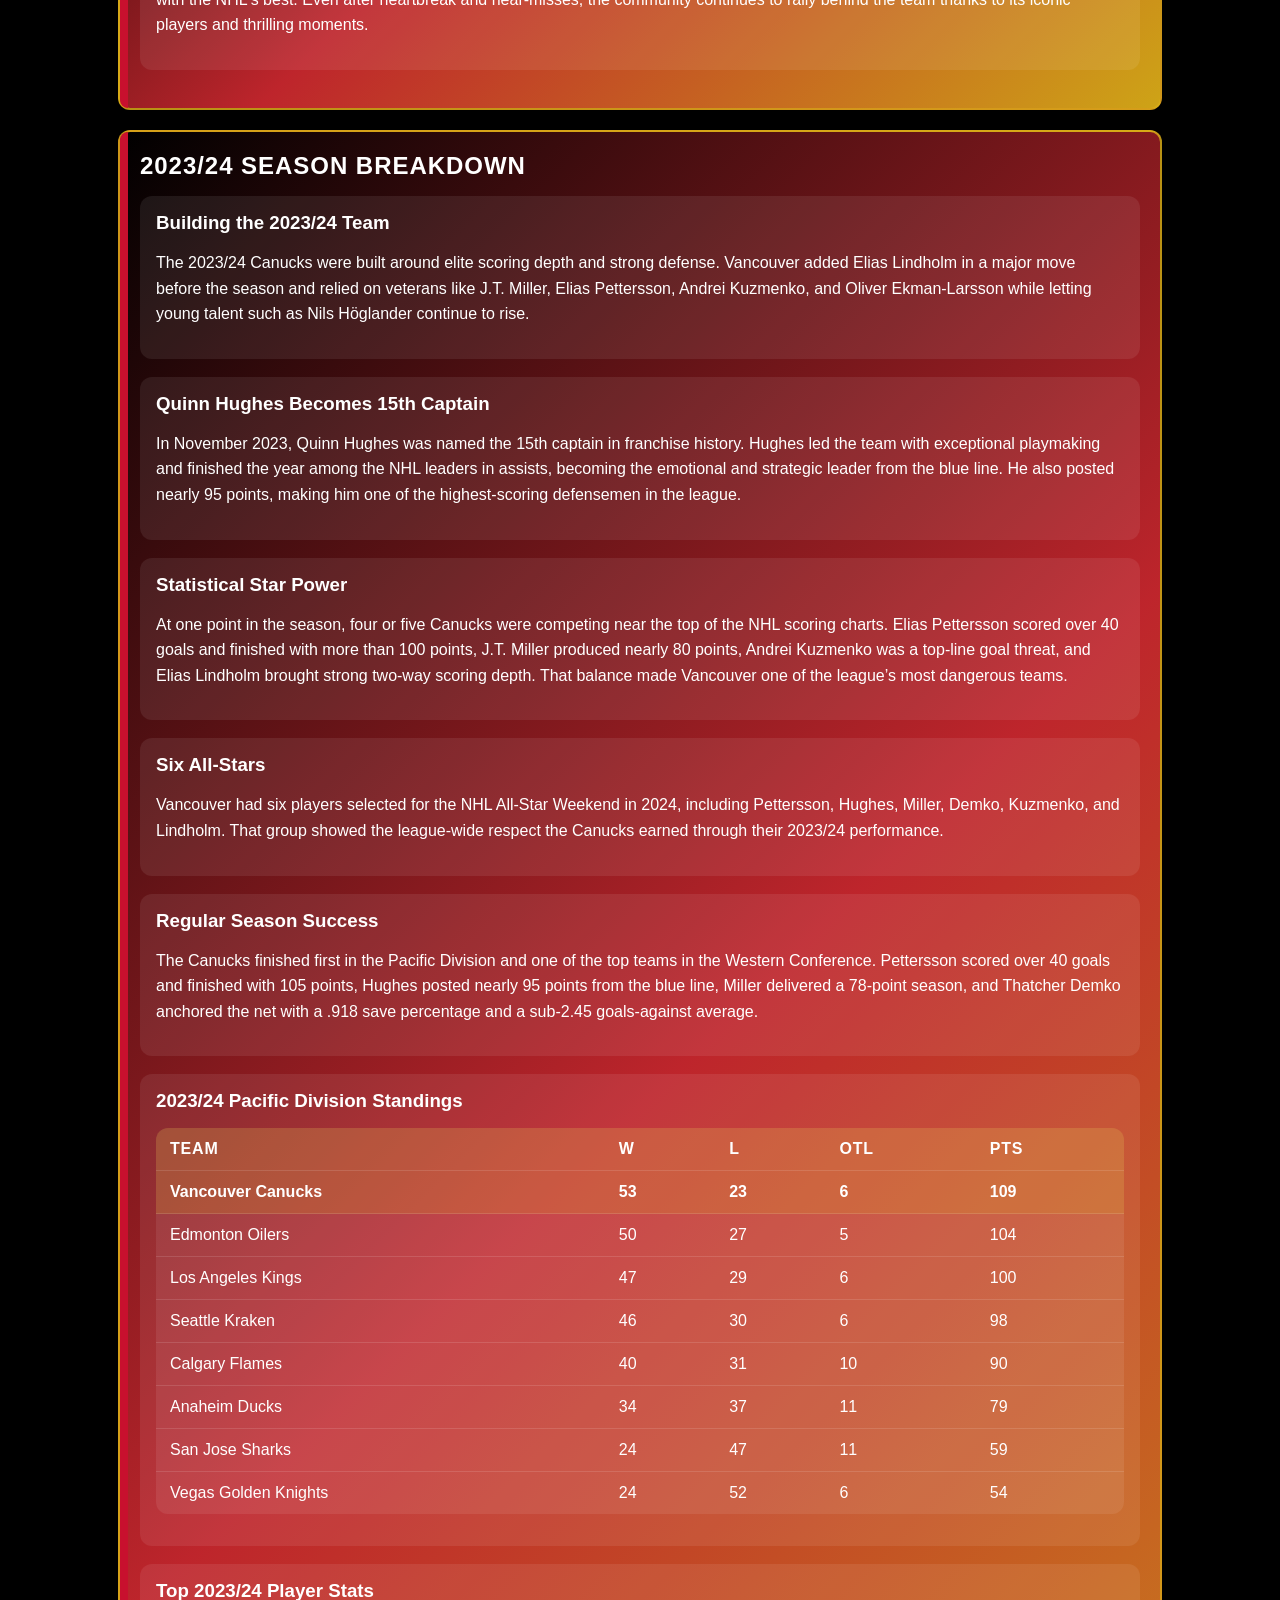
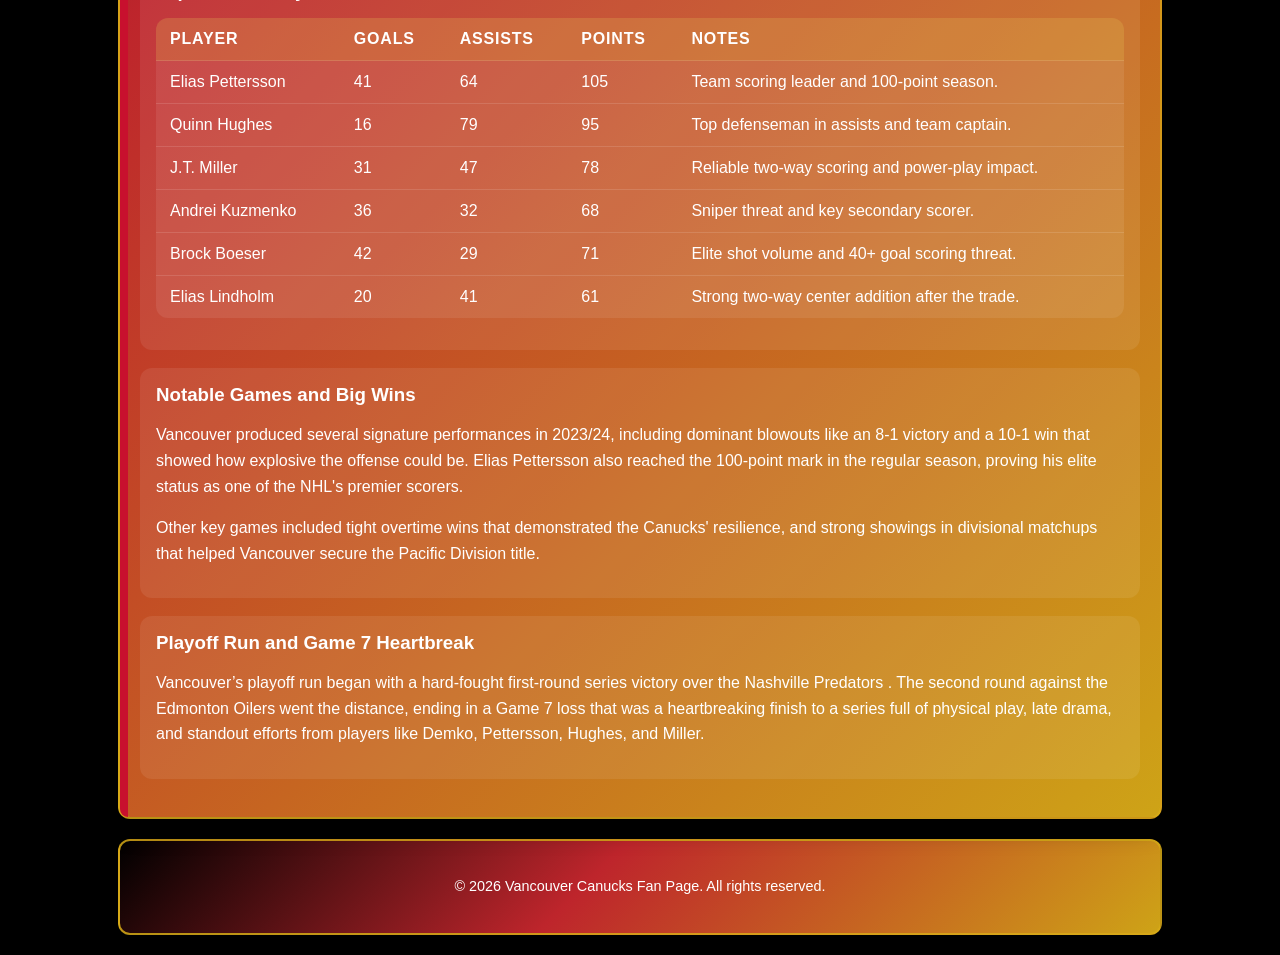
==== commit 2fb09f14: "complete" ====
--- a/option2/index.html
+++ b/option2/index.html
@@ -5,6 +5,8 @@
     <meta name="viewport" content="width=device-width, initial-scale=1.0">
     <title>Vancouver Canucks 2024 Review</title>
     <link rel="stylesheet" href="style.css">
+    <link rel="stylesheet" href="../shared.css">
+    <script src="../shared.js" defer></script>
 </head>
 <body>
     <header>
--- a/option2/style.css
+++ b/option2/style.css
@@ -293,6 +293,7 @@
 
 .video-wrap {
     max-width: 800px;
+    margin: 0 auto;
 }
 
 .timeline {
@@ -302,3 +303,105 @@
 .timeline li {
     margin-bottom: 10px;
 }
+
+/* Quiz Styling - Canucks Theme */
+#quiz {
+    background: linear-gradient(135deg, rgba(0, 0, 0, 0.9) 0%, rgba(200, 39, 46, 0.3) 50%, rgba(217, 172, 24, 0.1) 100%);
+    padding: 24px;
+    border-radius: 12px;
+    border: 2px solid #C8102E;
+}
+
+#question {
+    font-size: 1.2rem;
+    font-weight: bold;
+    color: #D9AC18;
+    margin-bottom: 20px;
+    text-align: center;
+    letter-spacing: 0.05em;
+}
+
+#answers {
+    display: grid;
+    grid-template-columns: 1fr;
+    gap: 12px;
+    margin-bottom: 16px;
+}
+
+.quiz-btn {
+    background: linear-gradient(90deg, rgba(200, 39, 46, 0.4) 0%, rgba(217, 172, 24, 0.2) 100%);
+    color: #D9AC18;
+    border: 2px solid rgba(217, 172, 24, 0.6);
+    padding: 14px 16px;
+    border-radius: 8px;
+    font-size: 1rem;
+    cursor: pointer;
+    transition: all 0.3s ease;
+    font-weight: 500;
+}
+
+.quiz-btn:hover:not(:disabled) {
+    background: linear-gradient(90deg, rgba(200, 39, 46, 0.7) 0%, rgba(217, 172, 24, 0.4) 100%);
+    border-color: #D9AC18;
+    transform: translateX(4px);
+}
+
+.quiz-btn:disabled {
+    opacity: 0.8;
+}
+
+.quiz-btn.correct {
+    background: linear-gradient(90deg, rgba(0, 132, 61, 0.8) 0%, rgba(116, 196, 224, 0.3) 100%);
+    border-color: #74C4E0;
+    color: #74C4E0;
+}
+
+.quiz-btn.wrong {
+    background: linear-gradient(90deg, rgba(200, 39, 46, 0.8) 0%, rgba(100, 20, 30, 0.6) 100%);
+    border-color: #C8102E;
+    color: #ff6b6b;
+}
+
+#quiz-result {
+    font-size: 1.1rem;
+    font-weight: bold;
+    color: #D9AC18;
+    text-align: center;
+    margin-bottom: 16px;
+    min-height: 24px;
+}
+
+#quiz-score {
+    font-size: 1rem;
+    color: #D9AC18;
+    text-align: center;
+    font-weight: bold;
+    margin-top: 12px;
+}
+
+#next-btn,
+#restart-btn {
+    background: linear-gradient(90deg, #C8102E 0%, #D9AC18 100%);
+    color: #000;
+    border: none;
+    padding: 12px 24px;
+    border-radius: 8px;
+    font-size: 1rem;
+    font-weight: bold;
+    cursor: pointer;
+    transition: all 0.3s ease;
+    display: block;
+    margin: 12px auto 0;
+}
+
+#next-btn:hover,
+#restart-btn:hover {
+    transform: scale(1.05);
+    box-shadow: 0 4px 12px rgba(200, 39, 46, 0.5);
+}
+
+#next-btn:disabled,
+#restart-btn:disabled {
+    opacity: 0.5;
+    cursor: not-allowed;
+}
--- a/shared.css
+++ b/shared.css
@@ -0,0 +1,114 @@
+/* Shared navigation styles for both root and option2 pages */
+nav {
+    display: flex;
+    justify-content: space-between;
+    align-items: center;
+    flex-wrap: wrap;
+    gap: 16px;
+    padding: 12px 0;
+    border-bottom: 2px solid rgba(255, 255, 255, 0.18);
+    background: rgba(0, 0, 0, 0.35);
+    padding: 14px 18px;
+    backdrop-filter: blur(6px);
+    border-radius: 10px;
+}
+
+.nav-toggle {
+    display: none;
+    background: transparent;
+    border: none;
+    padding: 8px;
+    cursor: pointer;
+}
+
+.nav-toggle span {
+    display: block;
+    width: 22px;
+    height: 2px;
+    background: #fff;
+    margin: 4px 0;
+    border-radius: 2px;
+}
+
+nav h1 {
+    font-size: 1.5rem;
+    letter-spacing: 1px;
+    text-transform: uppercase;
+}
+
+.nav-links {
+    display: flex;
+    gap: 18px;
+    align-items: center;
+    flex-wrap: wrap;
+}
+
+.nav-links ul {
+    list-style: none;
+    padding: 0;
+    margin: 0;
+    display: flex;
+    gap: 12px;
+    flex-wrap: wrap;
+    align-items: center;
+}
+
+.nav-links .secondary {
+    border-left: 1px solid rgba(255, 255, 255, 0.06);
+    padding-left: 14px;
+    margin-left: 8px;
+}
+
+nav li {
+    margin: 4px 0;
+}
+
+nav a {
+    color: white;
+    text-decoration: none;
+    padding: 10px 16px;
+    border: 1px solid rgba(217, 172, 24, 0.55);
+    border-radius: 999px;
+    transition: background 0.25s ease, transform 0.25s ease, border-color 0.25s ease;
+}
+
+nav a:hover,
+nav a:focus-visible {
+    background: rgba(217, 172, 24, 0.18);
+    border-color: #C8102E;
+    transform: translateY(-1px);
+}
+
+@media (max-width: 800px) {
+    nav {
+        flex-direction: column;
+        align-items: stretch;
+        gap: 8px;
+    }
+    nav h1 {
+        margin-bottom: 6px;
+    }
+    .nav-links {
+        width: 100%;
+        flex-direction: column;
+        gap: 8px;
+    }
+    .nav-links ul {
+        width: 100%;
+        justify-content: flex-start;
+        gap: 8px;
+        flex-direction: column;
+    }
+    nav a {
+        width: 100%;
+        padding: 10px 12px;
+        border-radius: 8px;
+    }
+
+    .nav-toggle { display: inline-flex; }
+    .nav-links { display: none; }
+    nav.nav-open .nav-links { display: flex; }
+    nav.nav-open .nav-toggle span:nth-child(1) { transform: translateY(6px) rotate(45deg); }
+    nav.nav-open .nav-toggle span:nth-child(2) { opacity: 0; }
+    nav.nav-open .nav-toggle span:nth-child(3) { transform: translateY(-6px) rotate(-45deg); }
+}
